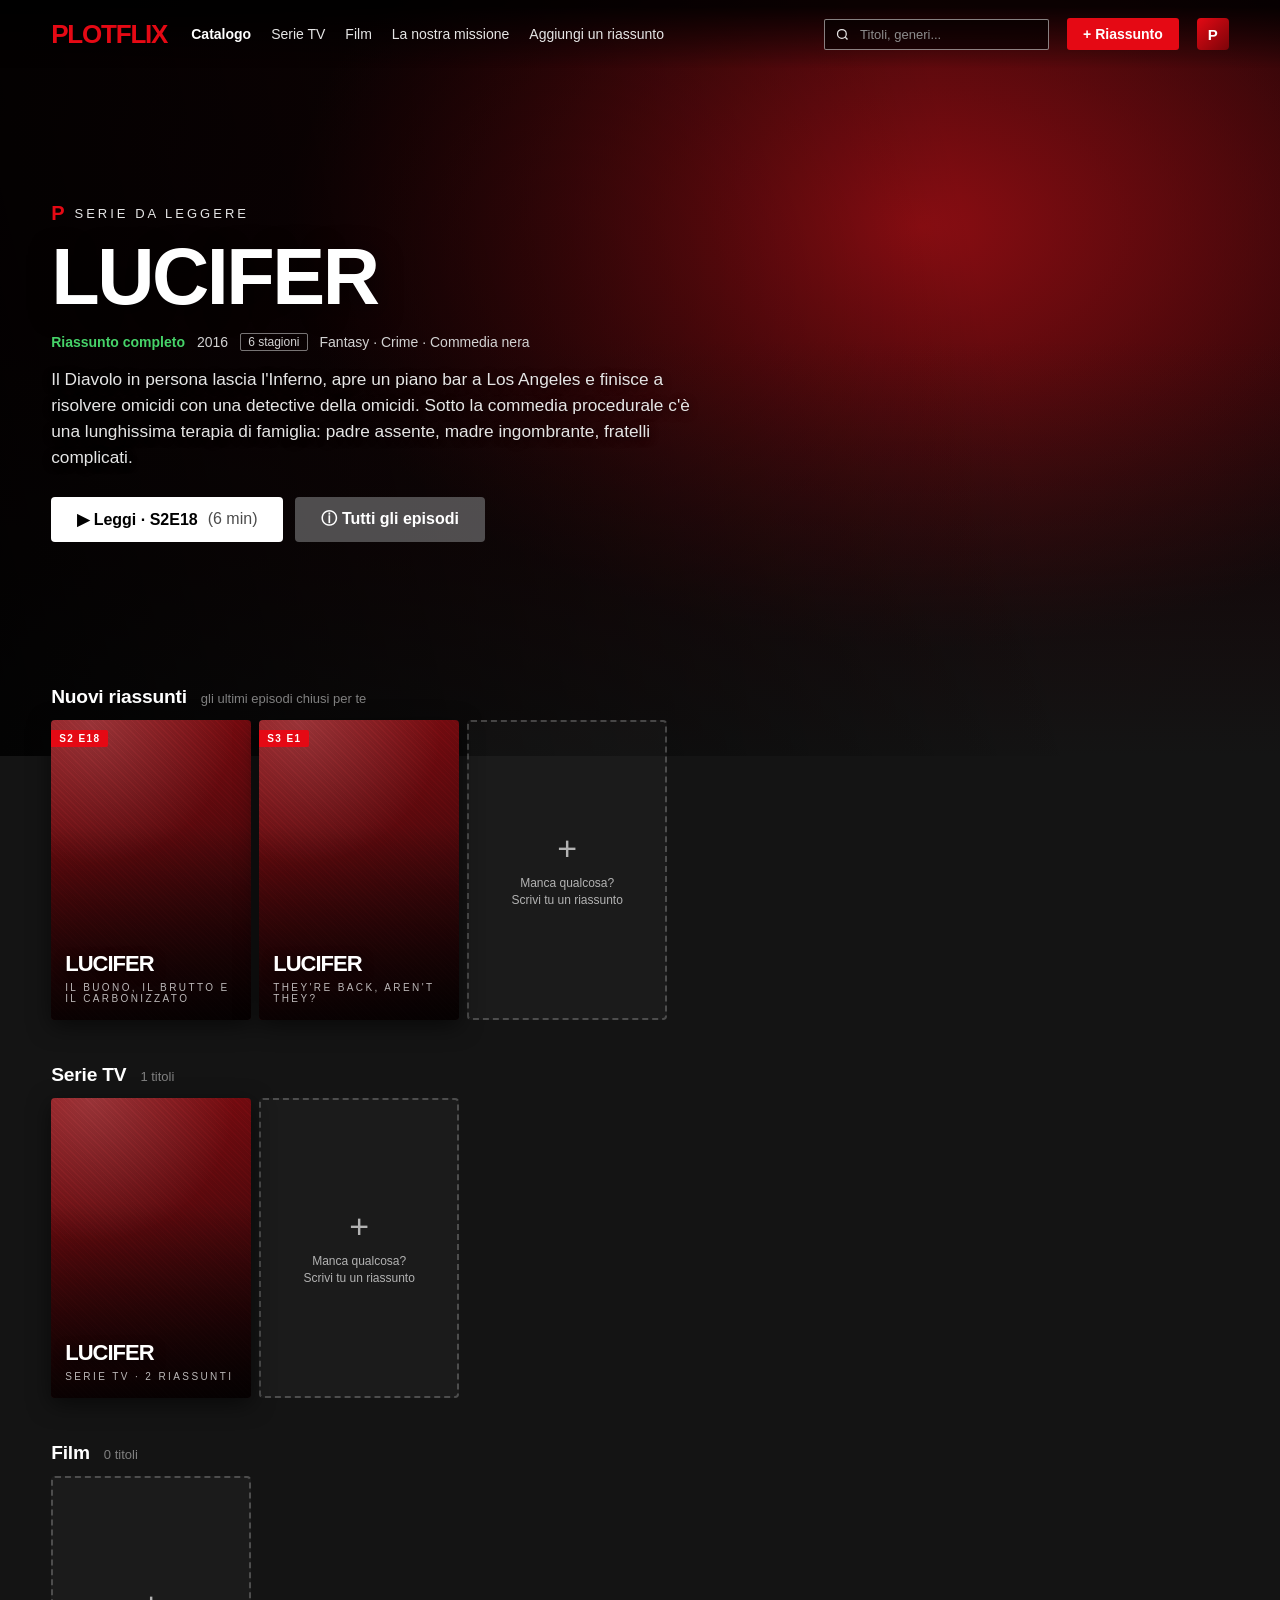
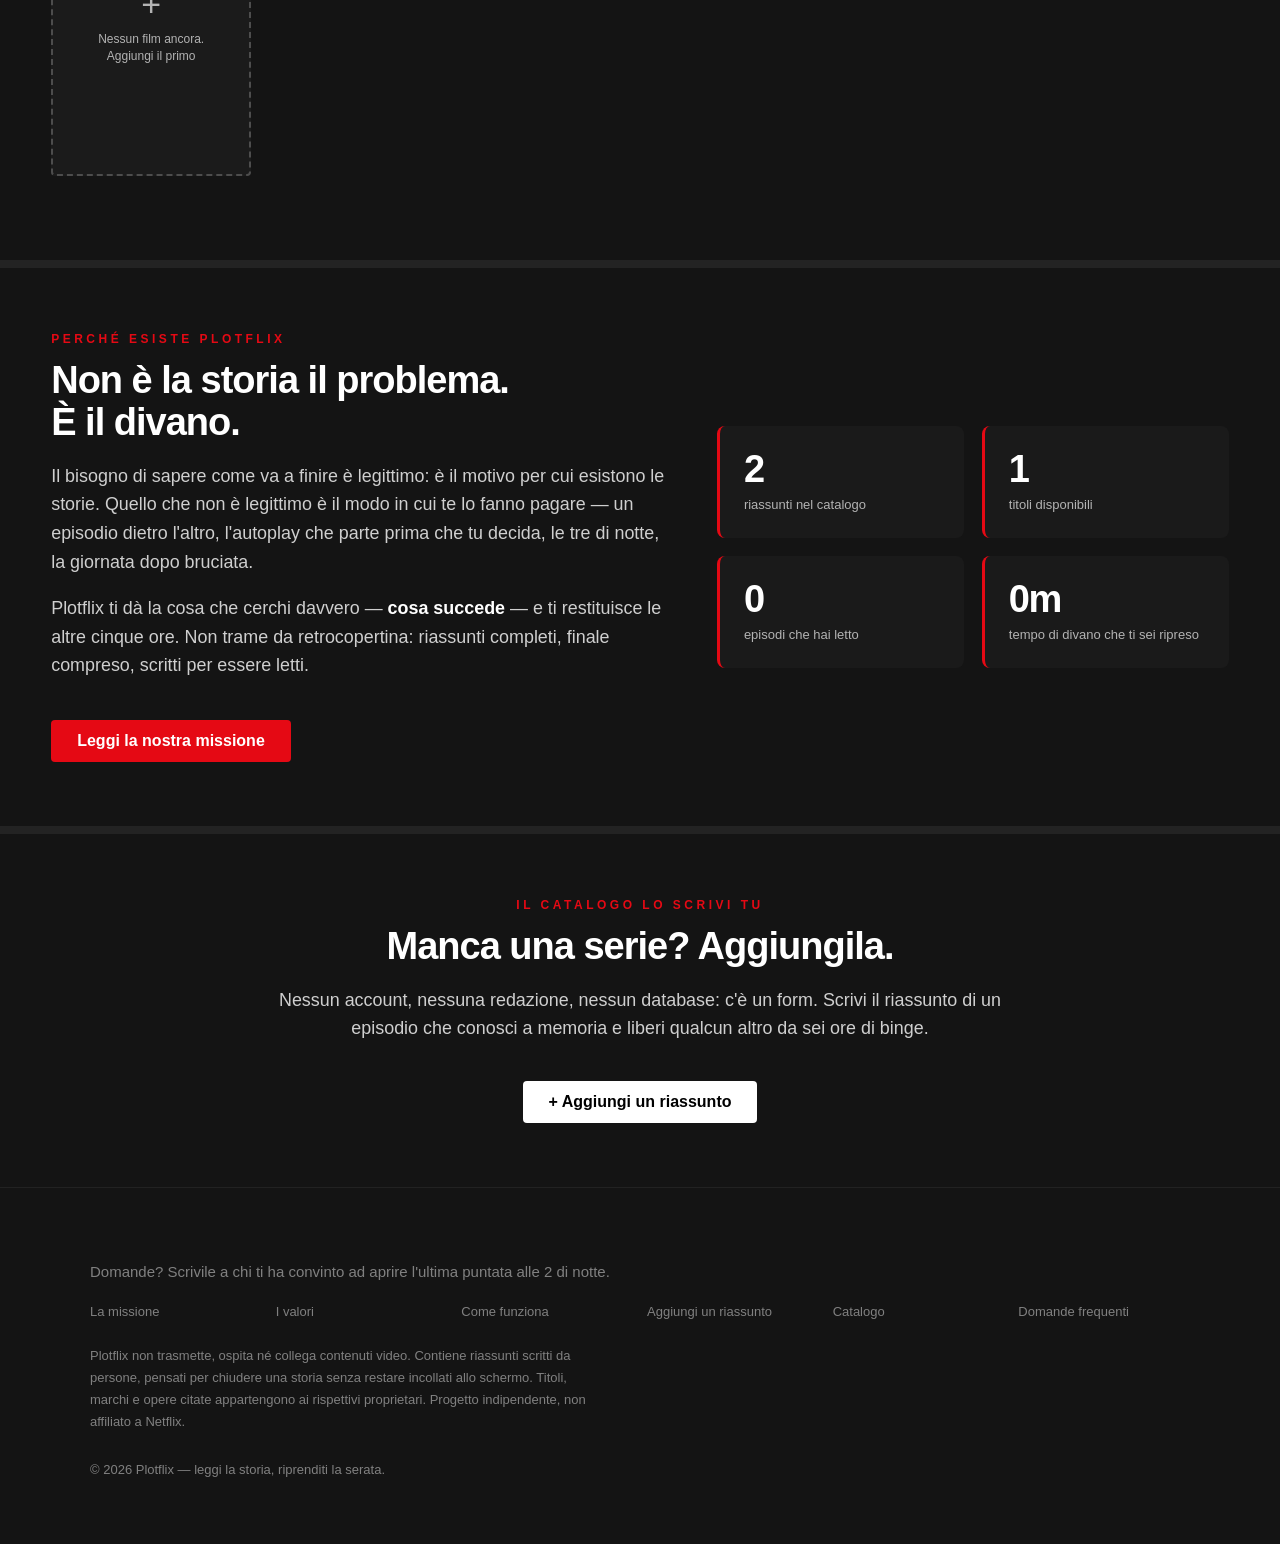
==== index.html @ e0e39a4d "Plotflix: sito statico di riassunti di episodi Catalogo in stile piattaforma streaming, senza databa" ====
<!DOCTYPE html>
<html lang="it">
<head>
<meta charset="utf-8">
<meta name="viewport" content="width=device-width,initial-scale=1">
<title>Plotflix — Guarda meno. Sappi tutto.</title>
<meta name="description" content="Ogni episodio di ogni serie, riassunto per intero. Chiudi la storia in cinque minuti di lettura invece di sei ore di divano.">
<link rel="stylesheet" href="assets/css/style.css">
<link rel="icon" href="data:image/svg+xml,<svg xmlns='http://www.w3.org/2000/svg' viewBox='0 0 100 100'><text y='.9em' font-size='90' font-weight='bold' fill='%23e50914'>P</text></svg>">
</head>
<body>

<header class="hero" id="hero"></header>

<main class="rows" id="rows"></main>

<!-- ---------- fascia missione ---------- -->
<section class="band">
  <div class="band-inner two">
    <div>
      <div class="eyebrow">Perché esiste Plotflix</div>
      <h2 class="sec">Non è la storia il problema.<br>È il divano.</h2>
      <p>
        Il bisogno di sapere come va a finire è legittimo: è il motivo per cui esistono le storie.
        Quello che non è legittimo è il modo in cui te lo fanno pagare — un episodio dietro l'altro,
        l'autoplay che parte prima che tu decida, le tre di notte, la giornata dopo bruciata.
      </p>
      <p>
        Plotflix ti dà la cosa che cerchi davvero — <b style="color:#fff">cosa succede</b> — e ti restituisce le altre cinque ore.
        Non trame da retrocopertina: riassunti completi, finale compreso, scritti per essere letti.
      </p>
      <a class="btn btn-red" href="info.html" style="margin-top:22px">Leggi la nostra missione</a>
    </div>
    <div class="stat-grid" style="margin:0;grid-template-columns:1fr 1fr">
      <div class="stat"><div class="num" id="s-riassunti">0</div><div class="lbl">riassunti nel catalogo</div></div>
      <div class="stat"><div class="num" id="s-titoli">0</div><div class="lbl">titoli disponibili</div></div>
      <div class="stat"><div class="num" id="s-letti">0</div><div class="lbl">episodi che hai letto</div></div>
      <div class="stat"><div class="num" id="s-min">0h</div><div class="lbl">tempo di divano che ti sei ripreso</div></div>
    </div>
  </div>
</section>

<!-- ---------- fascia contributo ---------- -->
<section class="band">
  <div class="band-inner">
    <div style="text-align:center;max-width:760px;margin:0 auto">
      <div class="eyebrow">Il catalogo lo scrivi tu</div>
      <h2 class="sec">Manca una serie? Aggiungila.</h2>
      <p>Nessun account, nessuna redazione, nessun database: c'è un form. Scrivi il riassunto
         di un episodio che conosci a memoria e liberi qualcun altro da sei ore di binge.</p>
      <a class="btn btn-play" href="aggiungi.html" style="margin-top:20px">+ Aggiungi un riassunto</a>
    </div>
  </div>
</section>

<script src="assets/js/data.js"></script>
<script src="assets/js/app.js"></script>
<script>
PF.montaChrome("Catalogo");

const cat = PF.catalogo();
const recenti = PF.episodiRecenti();

/* ---------- HERO: il titolo in evidenza ---------- */
const hi = cat.find(o => o.inEvidenza) || cat[0];
if (hi) {
  const [ca, cb] = PF.colori(hi);
  const ultimo = recenti.find(r => r.opera.id === hi.id);
  const min = ultimo ? PF.minutiLettura(ultimo.ep.riassunto) : 5;
  document.getElementById("hero").innerHTML = `
    <div class="hero-bg" style="background:
      radial-gradient(80% 90% at 72% 30%, ${ca} 0%, transparent 62%),
      linear-gradient(115deg, #0d0203 0%, ${cb} 55%, #120305 100%)"></div>
    <div class="hero-inner">
      <div class="hero-kicker"><b>P</b> SERIE DA LEGGERE</div>
      <h1>${PF.esc(hi.titolo)}</h1>
      <div class="hero-meta">
        <span class="badge-green">Riassunto completo</span>
        <span>${hi.anno || ""}</span>
        <span class="badge">${hi.stagioniTotali || hi.stagioni.length} stagioni</span>
        <span>${(hi.generi || []).join(" · ")}</span>
      </div>
      <p class="hero-desc">${PF.esc(hi.descrizione)}</p>
      <div class="hero-actions">
        ${ultimo ? `<button class="btn btn-play" onclick="PF.apriReader('${hi.id}',${ultimo.stagione},${ultimo.ep.numero})">
            ▶ Leggi · S${ultimo.stagione}E${ultimo.ep.numero} <span style="font-weight:400;opacity:.7">(${min} min)</span></button>` : ""}
        <a class="btn btn-info" href="serie.html?id=${hi.id}">ⓘ Tutti gli episodi</a>
      </div>
    </div>`;
}

/* ---------- RIGHE ---------- */
function cardEpisodio(r) {
  const [a, b] = PF.colori(r.opera);
  const min = PF.minutiLettura(r.ep.riassunto);
  const et = r.opera.tipo === "film" ? "Film" : `S${r.stagione} E${r.ep.numero}`;
  return `
    <div class="card" onclick="PF.apriReader('${r.opera.id}',${r.stagione},${r.ep.numero})">
      <div class="poster" style="background:linear-gradient(155deg,${a},${b})">
        <div class="poster-noise"></div>
        <div class="poster-flag">${et}</div>
        <div class="poster-title">${PF.esc(r.opera.titolo)}</div>
        <div class="poster-type">${PF.esc(r.ep.titolo)}</div>
      </div>
      <div class="card-hover">
        <div class="ch-title">${PF.esc(r.ep.titolo)}</div>
        <div class="ch-meta"><span class="badge-green">${min} min di lettura</span>
        <span>${r.ep.durata ? "invece di " + r.ep.durata : ""}</span></div>
      </div>
    </div>`;
}

function costruisci(filtro = "") {
  const f = filtro.toLowerCase().trim();
  const match = o => !f || o.titolo.toLowerCase().includes(f) ||
    (o.generi || []).join(" ").toLowerCase().includes(f);

  const serie = cat.filter(o => o.tipo !== "film" && match(o));
  const film  = cat.filter(o => o.tipo === "film" && match(o));
  const rec   = recenti.filter(r => match(r.opera));

  const letti = PF.getLetti();
  const continua = Object.keys(letti)
    .sort((a, b) => letti[b].ts - letti[a].ts)
    .map(k => { const [id, s, e] = k.split("|"); return recenti.find(r => r.opera.id === id && r.stagione == s && r.ep.numero == e); })
    .filter(r => r && match(r.opera)).slice(0, 12);

  let html = "";
  if (continua.length)
    html += PF.riga("Letti di recente", "riprendi da dove eri", continua.map(cardEpisodio).join(""));

  html += PF.riga("Nuovi riassunti", "gli ultimi episodi chiusi per te",
    rec.length ? rec.map(cardEpisodio).join("") + PF.cardAggiungi() : PF.cardAggiungi("Nessun risultato.<br>Scrivi tu il primo riassunto"));

  html += `<div id="serie"></div>` + PF.riga("Serie TV", `${serie.length} titoli`,
    serie.length ? serie.map(o => PF.card(o)).join("") + PF.cardAggiungi() : `<div class="empty-row">Nessuna serie trovata.</div>` );

  html += `<div id="film"></div>` + PF.riga("Film", `${film.length} titoli`,
    film.length ? film.map(o => PF.card(o)).join("") + PF.cardAggiungi()
                : PF.cardAggiungi("Nessun film ancora.<br>Aggiungi il primo"));

  const comm = cat.filter(o => o.community && match(o));
  if (comm.length) html += PF.riga("Aggiunti dalla community", "grazie a chi scrive", comm.map(o => PF.card(o, {flag:"NUOVO"})).join(""));

  document.getElementById("rows").innerHTML = html;
}
window.filtraCatalogo = costruisci;

costruisci(new URLSearchParams(location.search).get("q") || "");

/* ---------- statistiche ---------- */
const tot = cat.reduce((t, o) => t + PF.contaRiassunti(o), 0);
const nLetti = Object.keys(PF.getLetti()).length;
const risp = PF.minutiRisparmiati();
document.getElementById("s-riassunti").textContent = tot;
document.getElementById("s-titoli").textContent = cat.length;
document.getElementById("s-letti").textContent = nLetti;
document.getElementById("s-min").textContent = risp >= 60 ? (risp / 60).toFixed(1).replace(".0", "") + "h" : risp + "m";

/* apri direttamente un episodio se richiamato via URL (#s2e18) */
const h = location.hash.match(/#(\w[\w-]*)-s(\d+)e(\d+)/i);
if (h) PF.apriReader(h[1], h[2], h[3]);
</script>
</body>
</html>
---- assets/css/style.css ----
/* ============================================================
   PLOTFLIX — stile ispirato a Netflix
   ============================================================ */
:root{
  --bg:#141414;
  --bg-soft:#181818;
  --bg-card:#2f2f2f;
  --red:#e50914;
  --red-hover:#f6121d;
  --txt:#ffffff;
  --muted:#b3b3b3;
  --dim:#808080;
  --nav-h:68px;
  --gutter:4%;
  --font:"Helvetica Neue",Helvetica,Arial,"Segoe UI",Roboto,sans-serif;
  --serif:"Iowan Old Style","Palatino Linotype",Palatino,Georgia,"Times New Roman",serif;
}
*,*::before,*::after{box-sizing:border-box}
html{scroll-behavior:smooth}
body{
  margin:0;background:var(--bg);color:var(--txt);
  font-family:var(--font);
  -webkit-font-smoothing:antialiased;
  overflow-x:hidden;
}
a{color:inherit;text-decoration:none}
button{font-family:inherit;cursor:pointer}
img{max-width:100%;display:block}
::selection{background:var(--red);color:#fff}

/* ---------- scrollbar ---------- */
::-webkit-scrollbar{width:10px;height:10px}
::-webkit-scrollbar-track{background:#0b0b0b}
::-webkit-scrollbar-thumb{background:#404040;border-radius:6px}
::-webkit-scrollbar-thumb:hover{background:#5a5a5a}

/* ============================================================
   NAVBAR
   ============================================================ */
.nav{
  position:fixed;top:0;left:0;right:0;z-index:100;
  height:var(--nav-h);display:flex;align-items:center;
  padding:0 var(--gutter);gap:24px;
  background:linear-gradient(180deg,rgba(0,0,0,.85) 10%,rgba(0,0,0,0) 100%);
  transition:background-color .35s ease;
}
.nav.scrolled{background:#141414;background-image:none}
.logo{
  font-weight:900;font-size:26px;letter-spacing:-1.2px;color:var(--red);
  text-transform:uppercase;white-space:nowrap;
  text-shadow:0 2px 6px rgba(0,0,0,.55);
}
.logo span{color:var(--red)}
.nav-links{display:flex;gap:20px;align-items:center;list-style:none;margin:0;padding:0}
.nav-links a{font-size:14px;color:#e5e5e5;transition:color .25s}
.nav-links a:hover{color:#b3b3b3}
.nav-links a.active{font-weight:700;color:#fff}
.nav-right{margin-left:auto;display:flex;align-items:center;gap:18px}
.search{
  display:flex;align-items:center;gap:8px;
  border:1px solid rgba(255,255,255,.5);background:rgba(0,0,0,.6);
  padding:6px 10px;border-radius:2px;
}
.search input{
  background:transparent;border:0;outline:none;color:#fff;font-size:13px;
  width:180px;font-family:inherit;
}
.search input::placeholder{color:#8c8c8c}
.search svg{flex:none;opacity:.9}
.avatar{
  width:32px;height:32px;border-radius:4px;flex:none;
  background:linear-gradient(135deg,#e50914,#7b0409);
  display:grid;place-items:center;font-size:15px;font-weight:700;
}
.nav-cta{
  background:var(--red);color:#fff;border:0;border-radius:3px;
  padding:7px 16px;font-size:14px;font-weight:600;
}
.nav-cta:hover{background:var(--red-hover)}
.burger{display:none;background:none;border:0;color:#fff;font-size:22px}

/* ============================================================
   HERO / BILLBOARD
   ============================================================ */
.hero{
  position:relative;min-height:min(84vh,760px);
  display:flex;align-items:center;
  padding:calc(var(--nav-h) + 40px) var(--gutter) 120px;
  overflow:hidden;
}
.hero-bg{position:absolute;inset:0;z-index:0}
.hero-bg::after{
  content:"";position:absolute;inset:0;
  background:
    linear-gradient(77deg,rgba(0,0,0,.85) 0%,rgba(0,0,0,.35) 45%,rgba(0,0,0,0) 75%),
    linear-gradient(0deg,#141414 0%,rgba(20,20,20,.4) 25%,rgba(20,20,20,0) 55%);
}
.hero-inner{position:relative;z-index:1;max-width:640px}
.hero-kicker{
  display:flex;align-items:center;gap:10px;margin-bottom:14px;
  font-size:13px;letter-spacing:3px;text-transform:uppercase;color:#e5e5e5;
}
.hero-kicker b{color:var(--red);font-size:20px;letter-spacing:0}
.hero h1{
  font-size:clamp(40px,6.2vw,84px);line-height:.95;margin:0 0 18px;
  font-weight:900;letter-spacing:-2.5px;text-transform:uppercase;
  text-shadow:0 6px 26px rgba(0,0,0,.7);
}
.hero-meta{display:flex;flex-wrap:wrap;align-items:center;gap:12px;margin-bottom:16px;font-size:14px;color:#d2d2d2}
.hero p.hero-desc{
  font-size:clamp(15px,1.35vw,19px);line-height:1.5;color:#e5e5e5;margin:0 0 26px;
  text-shadow:0 2px 8px rgba(0,0,0,.6);
}
.hero-actions{display:flex;flex-wrap:wrap;gap:12px}

.btn{
  display:inline-flex;align-items:center;gap:10px;
  border:0;border-radius:4px;padding:12px 26px;
  font-size:16px;font-weight:700;transition:all .2s;white-space:nowrap;
}
.btn-play{background:#fff;color:#000}
.btn-play:hover{background:rgba(255,255,255,.78)}
.btn-info{background:rgba(109,109,110,.7);color:#fff}
.btn-info:hover{background:rgba(109,109,110,.45)}
.btn-red{background:var(--red);color:#fff}
.btn-red:hover{background:var(--red-hover)}
.btn-ghost{background:transparent;color:#fff;border:1px solid rgba(255,255,255,.4)}
.btn-ghost:hover{border-color:#fff;background:rgba(255,255,255,.08)}
.btn-sm{padding:8px 16px;font-size:14px}

.badge{
  border:1px solid rgba(255,255,255,.45);padding:1px 7px;font-size:12px;
  color:#d2d2d2;border-radius:2px;
}
.badge-red{background:var(--red);border-color:var(--red);color:#fff;font-weight:700}
.badge-green{color:#46d369;border:0;font-weight:700;padding-left:0}

/* ============================================================
   ROWS / CARD SLIDER
   ============================================================ */
.rows{position:relative;z-index:2;margin-top:-70px;padding-bottom:40px}
.row{margin-bottom:44px}
.row-head{display:flex;align-items:baseline;gap:14px;padding:0 var(--gutter);margin-bottom:12px}
.row-head h2{font-size:clamp(17px,1.5vw,24px);font-weight:700;margin:0;letter-spacing:-.2px}
.row-head .row-sub{font-size:13px;color:var(--dim)}
.slider{
  display:flex;gap:8px;overflow-x:auto;scroll-behavior:smooth;
  padding:34px var(--gutter);margin:-34px 0;
  scrollbar-width:none;
}
.slider::-webkit-scrollbar{display:none}

.card{
  position:relative;flex:0 0 auto;width:200px;
  border-radius:4px;overflow:visible;transition:transform .3s cubic-bezier(.2,.6,.3,1);
  cursor:pointer;
}
.card:hover{transform:scale(1.09);z-index:5}
.card:hover .card-hover{opacity:1;transform:translateY(0)}
.poster{
  position:relative;aspect-ratio:2/3;border-radius:4px;overflow:hidden;
  display:flex;flex-direction:column;justify-content:flex-end;
  padding:16px 14px;box-shadow:0 6px 22px rgba(0,0,0,.55);
}
.poster::before{
  content:"";position:absolute;inset:0;
  background:
    radial-gradient(120% 80% at 20% 0%,rgba(255,255,255,.16),transparent 60%),
    linear-gradient(180deg,rgba(0,0,0,0) 35%,rgba(0,0,0,.82) 100%);
}
.poster-noise{
  position:absolute;inset:0;opacity:.16;mix-blend-mode:overlay;
  background-image:repeating-linear-gradient(45deg,rgba(255,255,255,.5) 0 1px,transparent 1px 4px);
}
.poster-title{
  position:relative;font-weight:900;text-transform:uppercase;line-height:.92;
  letter-spacing:-1px;font-size:22px;text-shadow:0 3px 12px rgba(0,0,0,.8);
}
.poster-type{
  position:relative;margin-top:8px;font-size:10px;letter-spacing:2.4px;
  text-transform:uppercase;color:rgba(255,255,255,.72);
}
.poster-flag{
  position:absolute;top:10px;left:0;background:var(--red);color:#fff;
  font-size:10px;font-weight:800;letter-spacing:1.4px;padding:3px 8px;border-radius:0 2px 2px 0;
}
.card-hover{
  position:absolute;left:0;right:0;top:100%;
  background:var(--bg-soft);border-radius:0 0 4px 4px;padding:12px 14px 14px;
  box-shadow:0 12px 26px rgba(0,0,0,.7);
  opacity:0;transform:translateY(-6px);transition:all .25s;pointer-events:none;
}
.card-hover .ch-title{font-size:13px;font-weight:700;margin-bottom:6px}
.card-hover .ch-meta{display:flex;gap:8px;align-items:center;font-size:11px;color:var(--muted)}
.card-add{
  flex:0 0 auto;width:200px;aspect-ratio:2/3;border-radius:4px;
  border:2px dashed rgba(255,255,255,.22);background:rgba(255,255,255,.03);
  display:flex;flex-direction:column;align-items:center;justify-content:center;gap:10px;
  color:var(--muted);text-align:center;padding:20px;transition:all .25s;
}
.card-add:hover{border-color:var(--red);color:#fff;background:rgba(229,9,20,.08)}
.card-add .plus{font-size:34px;line-height:1}
.card-add span{font-size:12px;line-height:1.4}

.empty-row{padding:0 var(--gutter);color:var(--dim);font-size:14px}

/* ============================================================
   SEZIONE MISSION (home) + PAGINA INFO
   ============================================================ */
.page{padding:calc(var(--nav-h) + 60px) var(--gutter) 80px;max-width:1400px;margin:0 auto}
.page-narrow{max-width:900px}
.eyebrow{
  font-size:12px;letter-spacing:3.5px;text-transform:uppercase;color:var(--red);
  font-weight:700;margin-bottom:14px;
}
h1.big{font-size:clamp(34px,5vw,62px);line-height:1.02;letter-spacing:-2px;margin:0 0 20px;font-weight:900}
h2.sec{font-size:clamp(24px,3vw,38px);line-height:1.1;letter-spacing:-1px;margin:0 0 16px;font-weight:800}
.lead{font-size:clamp(16px,1.6vw,21px);line-height:1.6;color:#dcdcdc;max-width:70ch}
.muted{color:var(--muted)}

.band{border-top:8px solid #232323;padding:64px var(--gutter)}
.band-inner{max-width:1200px;margin:0 auto;display:grid;gap:40px;align-items:center}
@media(min-width:900px){.band-inner.two{grid-template-columns:1.1fr .9fr}}
.band p{font-size:clamp(15px,1.4vw,19px);line-height:1.6;color:#cfcfcf}

.value-grid{display:grid;gap:18px;grid-template-columns:repeat(auto-fit,minmax(240px,1fr));margin-top:36px}
.value{
  background:linear-gradient(160deg,#1f1f1f,#141414);border:1px solid #2a2a2a;
  border-radius:8px;padding:26px 22px;transition:all .25s;
}
.value:hover{border-color:#454545;transform:translateY(-3px)}
.value .vn{font-size:12px;color:var(--red);font-weight:800;letter-spacing:2px;margin-bottom:12px}
.value h3{margin:0 0 10px;font-size:19px;letter-spacing:-.4px}
.value p{margin:0;font-size:14px;line-height:1.6;color:var(--muted)}

.stat-grid{display:grid;gap:18px;grid-template-columns:repeat(auto-fit,minmax(180px,1fr));margin:40px 0}
.stat{background:#1a1a1a;border-radius:8px;padding:24px;border-left:3px solid var(--red)}
.stat .num{font-size:38px;font-weight:900;letter-spacing:-1.5px;line-height:1}
.stat .lbl{font-size:13px;color:var(--muted);margin-top:8px;line-height:1.4}

.faq{border-bottom:1px solid #303030}
.faq summary{
  list-style:none;cursor:pointer;padding:22px 4px;font-size:clamp(16px,1.6vw,20px);
  display:flex;justify-content:space-between;align-items:center;gap:16px;
}
.faq summary::-webkit-details-marker{display:none}
.faq summary::after{content:"+";font-size:28px;color:var(--muted);transition:transform .25s}
.faq[open] summary::after{transform:rotate(45deg)}
.faq p{padding:0 4px 22px;margin:0;color:var(--muted);line-height:1.7;font-size:16px;max-width:75ch}

/* ============================================================
   PAGINA SERIE — lista episodi
   ============================================================ */
.season-bar{display:flex;flex-wrap:wrap;gap:12px;align-items:center;margin:40px 0 18px}
.season-bar h2{margin:0;font-size:24px;font-weight:700}
.select{
  background:#242424;color:#fff;border:1px solid #4d4d4d;border-radius:3px;
  padding:9px 14px;font-size:15px;font-family:inherit;outline:none;
}
.ep{
  display:grid;grid-template-columns:52px 160px 1fr auto;gap:18px;align-items:center;
  border-bottom:1px solid #333;padding:16px 8px;transition:background .2s;cursor:pointer;
}
.ep:hover{background:#232323}
.ep-num{font-size:22px;color:var(--dim);text-align:center;font-weight:500}
.ep-thumb{
  aspect-ratio:16/9;border-radius:3px;position:relative;overflow:hidden;
  display:grid;place-items:center;
}
.ep-thumb .play{
  width:34px;height:34px;border-radius:50%;border:2px solid rgba(255,255,255,.85);
  display:grid;place-items:center;font-size:12px;background:rgba(0,0,0,.35);
}
.ep-body h3{margin:0 0 6px;font-size:16px;font-weight:600}
.ep-body p{margin:0;font-size:14px;line-height:1.5;color:var(--muted);
  display:-webkit-box;-webkit-line-clamp:2;-webkit-box-orient:vertical;overflow:hidden}
.ep-time{font-size:14px;color:var(--muted);white-space:nowrap}
.ep-missing{opacity:.55}
.ep-missing .ep-body p{font-style:italic}
@media(max-width:760px){
  .ep{grid-template-columns:38px 1fr;gap:12px}
  .ep-thumb{display:none}
  .ep-time{grid-column:2;font-size:12px}
}

/* ============================================================
   READER — il riassunto
   ============================================================ */
.reader-overlay{
  position:fixed;inset:0;z-index:200;background:rgba(0,0,0,.8);
  overflow-y:auto;padding:40px 16px 80px;display:none;
}
.reader-overlay.open{display:block;animation:fade .25s ease}
@keyframes fade{from{opacity:0}to{opacity:1}}
.reader{
  max-width:860px;margin:0 auto;background:#181818;border-radius:8px;
  box-shadow:0 20px 60px rgba(0,0,0,.8);overflow:hidden;animation:up .3s ease;
}
@keyframes up{from{transform:translateY(24px);opacity:0}to{transform:none;opacity:1}}
.reader-hero{
  position:relative;padding:38px 42px 26px;
  background:linear-gradient(160deg,#3a0a0d,#141414);
}
.reader-hero::after{
  content:"";position:absolute;inset:0;
  background:linear-gradient(0deg,#181818,rgba(24,24,24,0) 60%);pointer-events:none;
}
.reader-hero > *{position:relative;z-index:1}
.reader-close{
  position:absolute;top:16px;right:16px;z-index:3;width:36px;height:36px;border-radius:50%;
  background:#181818;border:0;color:#fff;font-size:19px;display:grid;place-items:center;
}
.reader-close:hover{background:#2a2a2a}
.reader-kicker{font-size:12px;letter-spacing:3px;text-transform:uppercase;color:var(--muted);margin-bottom:10px}
.reader-hero h2{margin:0 0 12px;font-size:clamp(24px,3.4vw,38px);letter-spacing:-1.2px;line-height:1.08}
.reader-meta{display:flex;flex-wrap:wrap;gap:10px;align-items:center;font-size:13px;color:var(--muted)}
.reader-body{padding:8px 42px 40px}
.reader-body .prose{
  font-family:var(--serif);font-size:18.5px;line-height:1.78;color:#dcdcdc;
  max-width:66ch;
}
.reader-body .prose h3{
  font-family:var(--font);font-size:13px;letter-spacing:2.6px;text-transform:uppercase;
  color:var(--red);margin:34px 0 12px;font-weight:800;
}
.reader-body .prose p{margin:0 0 18px}
.reader-body .prose p:first-of-type::first-letter{
  font-size:3.1em;float:left;line-height:.86;padding:4px 10px 0 0;font-weight:700;color:#fff;
}
.reader-body .prose strong{color:#fff;font-weight:600}
.reader-foot{
  border-top:1px solid #2c2c2c;margin-top:28px;padding-top:20px;
  display:flex;flex-wrap:wrap;gap:14px;justify-content:space-between;align-items:center;
  font-size:13px;color:var(--dim);
}
.spoiler-wall{
  border:1px solid #3a3a3a;background:#1f1f1f;border-radius:6px;padding:18px 20px;
  margin-bottom:24px;font-family:var(--font);font-size:14px;color:var(--muted);
  display:flex;flex-wrap:wrap;gap:14px;align-items:center;justify-content:space-between;
}
.blurred{filter:blur(6px);user-select:none;pointer-events:none}

/* ============================================================
   FORM
   ============================================================ */
.form-card{
  background:rgba(0,0,0,.72);border-radius:6px;padding:44px 48px;max-width:760px;
  border:1px solid #262626;
}
.form-row{display:grid;gap:16px;margin-bottom:16px}
@media(min-width:700px){.form-row.two{grid-template-columns:1fr 1fr}.form-row.three{grid-template-columns:1fr 1fr 1fr}}
.field{position:relative;display:flex;flex-direction:column;gap:6px}
.field label{font-size:12px;letter-spacing:1.6px;text-transform:uppercase;color:var(--muted);font-weight:600}
.field input,.field select,.field textarea{
  background:#333;border:1px solid transparent;border-radius:4px;color:#fff;
  padding:14px 16px;font-size:15px;font-family:inherit;outline:none;transition:all .2s;width:100%;
}
.field textarea{min-height:260px;resize:vertical;line-height:1.6}
.field input:focus,.field select:focus,.field textarea:focus{background:#454545;border-color:#767676}
.field .hint{font-size:12px;color:var(--dim);line-height:1.5}
.field.err input,.field.err textarea,.field.err select{border-color:var(--red)}
.field .err-msg{color:#e87c03;font-size:13px;display:none}
.field.err .err-msg{display:block}
.counter{font-size:12px;color:var(--dim);text-align:right}
.counter.ok{color:#46d369}
.toast{
  position:fixed;left:50%;bottom:28px;transform:translateX(-50%) translateY(140%);
  background:#fff;color:#111;padding:14px 22px;border-radius:4px;font-weight:600;
  box-shadow:0 10px 30px rgba(0,0,0,.5);z-index:300;transition:transform .35s cubic-bezier(.2,.8,.3,1);
  max-width:90vw;
}
.toast.show{transform:translateX(-50%) translateY(0)}
.notice{
  border-left:3px solid var(--red);background:#1c1c1c;padding:16px 20px;border-radius:0 4px 4px 0;
  font-size:14px;line-height:1.6;color:var(--muted);margin-bottom:28px;
}
.notice b{color:#fff}

/* ============================================================
   FOOTER
   ============================================================ */
.footer{padding:60px var(--gutter) 50px;border-top:1px solid #222;color:var(--dim);font-size:13px}
.footer-inner{max-width:1100px;margin:0 auto}
.footer .flinks{display:grid;grid-template-columns:repeat(auto-fit,minmax(160px,1fr));gap:14px;margin:24px 0}
.footer a:hover{text-decoration:underline}
.footer .fnote{margin-top:26px;line-height:1.7;max-width:70ch}

/* ---------- responsive ---------- */
@media(max-width:860px){
  .nav-links{display:none}
  .search input{width:110px}
  .card,.card-add{width:150px}
  .poster-title{font-size:17px}
  .reader-hero,.reader-body{padding-left:22px;padding-right:22px}
  .form-card{padding:28px 22px}
}
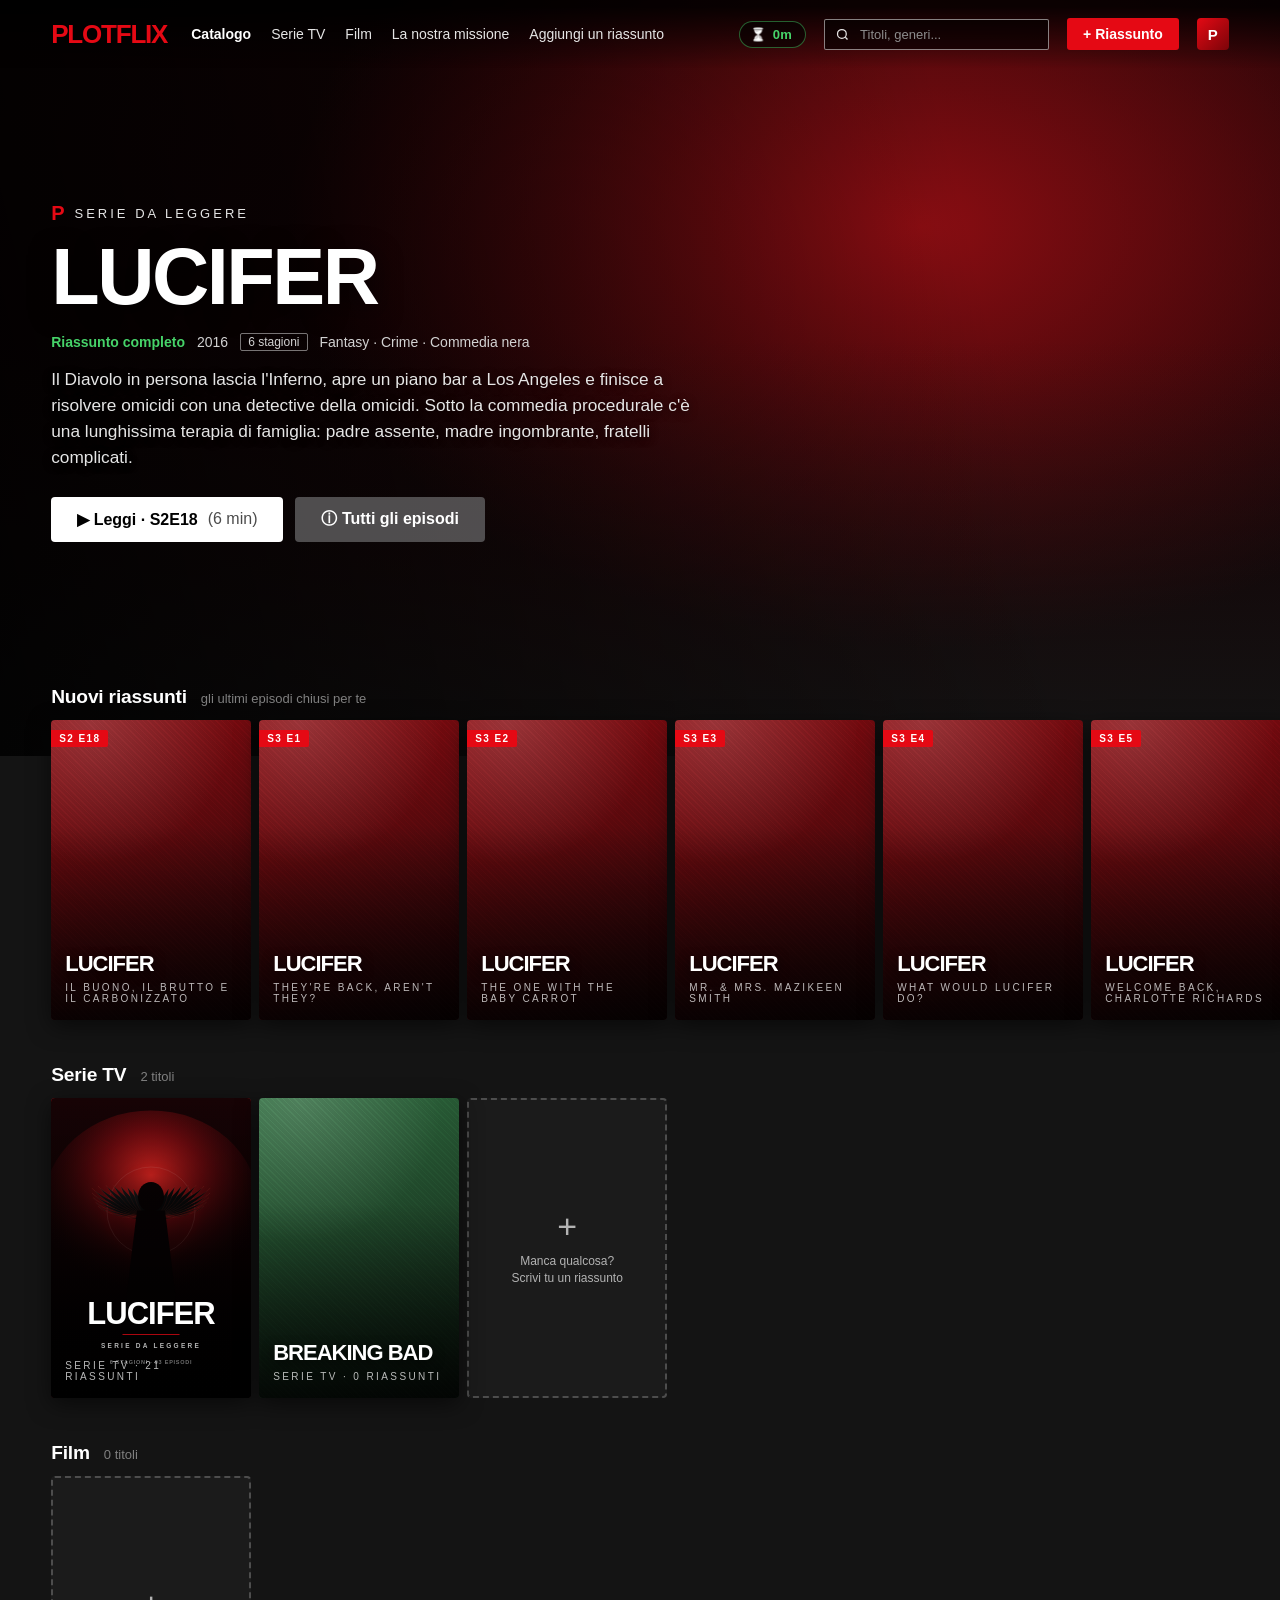
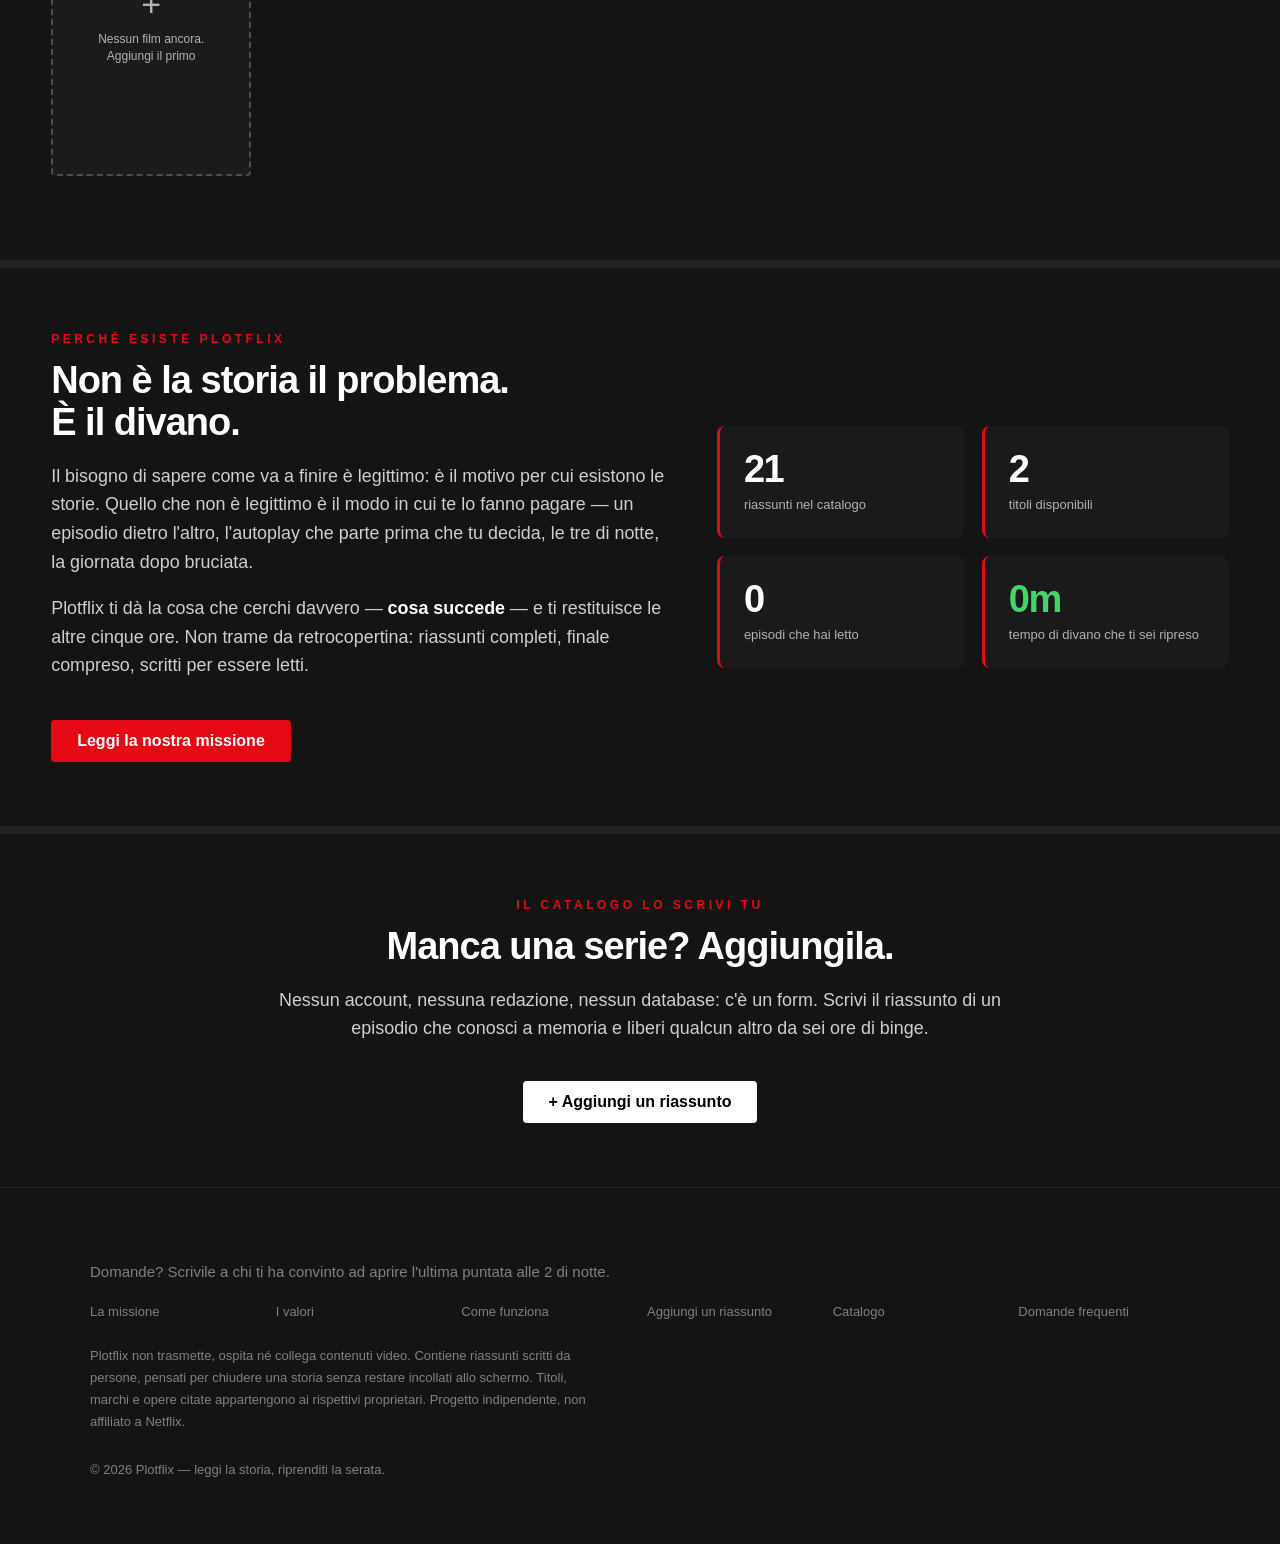
==== commit c7cfbb7d: "Contatore del tempo guadagnato, copertine e coda di download completa - contatore live in navbar + r" ====
--- a/index.html
+++ b/index.html
@@ -35,7 +35,7 @@
       <div class="stat"><div class="num" id="s-riassunti">0</div><div class="lbl">riassunti nel catalogo</div></div>
       <div class="stat"><div class="num" id="s-titoli">0</div><div class="lbl">titoli disponibili</div></div>
       <div class="stat"><div class="num" id="s-letti">0</div><div class="lbl">episodi che hai letto</div></div>
-      <div class="stat"><div class="num" id="s-min">0h</div><div class="lbl">tempo di divano che ti sei ripreso</div></div>
+      <div class="stat" id="tempo"><div class="num js-guadagno" style="color:#46d369">0m</div><div class="lbl">tempo di divano che ti sei ripreso</div></div>
     </div>
   </div>
 </section>
@@ -151,11 +151,10 @@
 /* ---------- statistiche ---------- */
 const tot = cat.reduce((t, o) => t + PF.contaRiassunti(o), 0);
 const nLetti = Object.keys(PF.getLetti()).length;
-const risp = PF.minutiRisparmiati();
 document.getElementById("s-riassunti").textContent = tot;
 document.getElementById("s-titoli").textContent = cat.length;
 document.getElementById("s-letti").textContent = nLetti;
-document.getElementById("s-min").textContent = risp >= 60 ? (risp / 60).toFixed(1).replace(".0", "") + "h" : risp + "m";
+PF.aggiornaContatore(false);
 
 /* apri direttamente un episodio se richiamato via URL (#s2e18) */
 const h = location.hash.match(/#(\w[\w-]*)-s(\d+)e(\d+)/i);
--- a/assets/css/style.css
+++ b/assets/css/style.css
@@ -394,3 +394,47 @@
   .reader-hero,.reader-body{padding-left:22px;padding-right:22px}
   .form-card{padding:28px 22px}
 }
+
+/* ============================================================
+   CONTATORE DEL TEMPO GUADAGNATO
+   ============================================================ */
+.risparmio{
+  display:flex;align-items:center;gap:7px;
+  background:rgba(0,0,0,.55);border:1px solid rgba(70,211,105,.45);
+  border-radius:999px;padding:5px 13px 5px 10px;
+  font-size:13px;color:#46d369;white-space:nowrap;
+  transition:all .25s;
+}
+.risparmio:hover{border-color:#46d369;background:rgba(70,211,105,.12)}
+.risparmio .ico{font-size:13px;filter:grayscale(1) brightness(1.6)}
+.risparmio b{font-weight:700;letter-spacing:.2px}
+@keyframes pulsaVerde{
+  0%{transform:scale(1)}
+  35%{transform:scale(1.22);box-shadow:0 0 0 6px rgba(70,211,105,.25)}
+  100%{transform:scale(1);box-shadow:0 0 0 14px rgba(70,211,105,0)}
+}
+.risparmio.pulsa{animation:pulsaVerde .9s cubic-bezier(.2,.8,.3,1)}
+
+.guadagno-ep{
+  display:flex;align-items:center;gap:12px;flex-wrap:wrap;
+  border:1px solid rgba(70,211,105,.35);background:rgba(70,211,105,.07);
+  border-radius:8px;padding:16px 20px;margin-top:26px;
+  font-family:var(--font);font-size:14px;color:var(--muted);line-height:1.5;
+}
+.guadagno-ep .big{
+  font-size:26px;font-weight:900;color:#46d369;letter-spacing:-.8px;line-height:1;
+}
+@media(max-width:860px){
+  .risparmio{padding:5px 10px;font-size:12px}
+  .risparmio .ico{display:none}
+}
+
+/* copertine vere (campo "copertina" in contenuti/opere.json) */
+.poster-img img{
+  position:absolute;inset:0;width:100%;height:100%;object-fit:cover;
+  border-radius:4px;
+}
+.poster-img::before{
+  background:linear-gradient(180deg,rgba(0,0,0,0) 55%,rgba(0,0,0,.85) 100%);
+}
+.poster-img .poster-type{margin-top:0}
